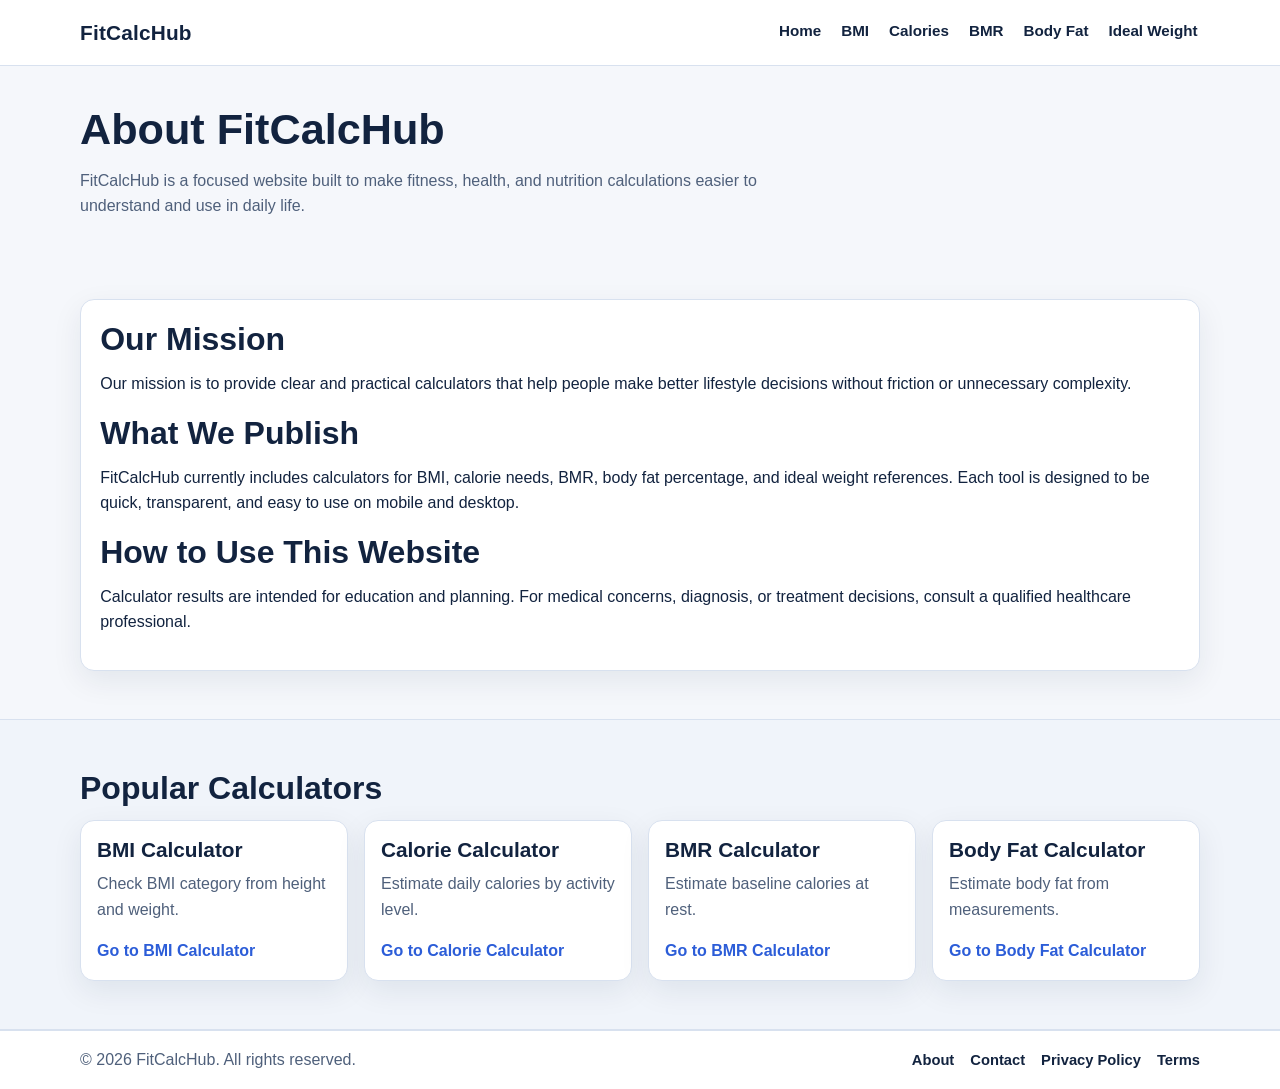
==== about.html @ 5df6f7a3 "Initial FitCalculatorHub website setup Made-with: Cursor" ====
<!doctype html>
<html lang="en">
<head>
  <meta charset="UTF-8">
  <meta name="viewport" content="width=device-width, initial-scale=1.0">
  <title>About FitCalcHub | Fitness Calculator Hub Mission</title>
  <meta name="description" content="Learn about FitCalcHub, our mission, and how we provide clean, practical fitness and nutrition calculators for everyday planning.">
  <meta name="robots" content="index, follow">
  <link rel="canonical" href="https://fitcalculatorhub.com/about.html">
  <meta property="og:title" content="About FitCalcHub">
  <meta property="og:description" content="Understand FitCalcHub's mission and approach to practical health calculators.">
  <meta property="og:type" content="website">
  <meta property="og:url" content="https://fitcalculatorhub.com/about.html">
  <link rel="manifest" href="manifest.json">
  <meta name="twitter:card" content="summary_large_image">
  <link rel="stylesheet" href="css/style.css">
</head>
<body class="page page--about">
  <header class="site-header" role="banner">
    <div class="container site-header__inner">
      <a class="site-logo" href="index.html" aria-label="FitCalcHub home">FitCalcHub</a>
      <button class="menu-toggle" type="button" aria-expanded="false" aria-controls="primary-nav">Menu</button>
      <nav id="primary-nav" class="main-nav nav-primary" aria-label="Primary navigation">
        <ul class="nav-primary__list">
          <li class="nav-primary__item"><a class="nav-primary__link" href="index.html">Home</a></li>
          <li class="nav-primary__item"><a class="nav-primary__link" href="bmi-calculator.html">BMI</a></li>
          <li class="nav-primary__item"><a class="nav-primary__link" href="calorie-calculator.html">Calories</a></li>
          <li class="nav-primary__item"><a class="nav-primary__link" href="bmr-calculator.html">BMR</a></li>
          <li class="nav-primary__item"><a class="nav-primary__link" href="body-fat-calculator.html">Body Fat</a></li>
          <li class="nav-primary__item"><a class="nav-primary__link" href="ideal-weight-calculator.html">Ideal Weight</a></li>
        </ul>
      </nav>
    </div>
  </header>

  <main class="main-content" id="main-content">
    <section class="page-hero" aria-labelledby="about-page-title">
      <div class="container">
        <h1 id="about-page-title">About FitCalcHub</h1>
        <p>FitCalcHub is a focused website built to make fitness, health, and nutrition calculations easier to understand and use in daily life.</p>
      </div>
    </section>

    <section class="section" aria-labelledby="about-mission-title">
      <div class="container">
        <article class="content-box">
          <h2 id="about-mission-title">Our Mission</h2>
          <p>Our mission is to provide clear and practical calculators that help people make better lifestyle decisions without friction or unnecessary complexity.</p>

          <h2>What We Publish</h2>
          <p>FitCalcHub currently includes calculators for BMI, calorie needs, BMR, body fat percentage, and ideal weight references. Each tool is designed to be quick, transparent, and easy to use on mobile and desktop.</p>

          <h2>How to Use This Website</h2>
          <p>Calculator results are intended for education and planning. For medical concerns, diagnosis, or treatment decisions, consult a qualified healthcare professional.</p>
        </article>
      </div>
    </section>

    <section class="section surface" aria-labelledby="about-links-title">
      <div class="container">
        <h2 id="about-links-title">Popular Calculators</h2>
        <div class="card-grid">
          <article class="card calculator-card">
            <h3 class="calculator-card__title">BMI Calculator</h3>
            <p class="calculator-card__text">Check BMI category from height and weight.</p>
            <a class="calculator-card__link" href="bmi-calculator.html">Go to BMI Calculator</a>
          </article>
          <article class="card calculator-card">
            <h3 class="calculator-card__title">Calorie Calculator</h3>
            <p class="calculator-card__text">Estimate daily calories by activity level.</p>
            <a class="calculator-card__link" href="calorie-calculator.html">Go to Calorie Calculator</a>
          </article>
          <article class="card calculator-card">
            <h3 class="calculator-card__title">BMR Calculator</h3>
            <p class="calculator-card__text">Estimate baseline calories at rest.</p>
            <a class="calculator-card__link" href="bmr-calculator.html">Go to BMR Calculator</a>
          </article>
          <article class="card calculator-card">
            <h3 class="calculator-card__title">Body Fat Calculator</h3>
            <p class="calculator-card__text">Estimate body fat from measurements.</p>
            <a class="calculator-card__link" href="body-fat-calculator.html">Go to Body Fat Calculator</a>
          </article>
        </div>
      </div>
    </section>
  </main>

  <footer class="site-footer" role="contentinfo">
    <div class="container site-footer__inner">
      <p class="site-footer__copy">&copy; 2026 FitCalcHub. All rights reserved.</p>
      <nav class="footer-nav" aria-label="Footer navigation">
        <ul class="footer-nav__list">
          <li class="footer-nav__item"><a class="footer-nav__link" href="about.html" aria-current="page">About</a></li>
          <li class="footer-nav__item"><a class="footer-nav__link" href="contact.html">Contact</a></li>
          <li class="footer-nav__item"><a class="footer-nav__link" href="privacy-policy.html">Privacy Policy</a></li>
          <li class="footer-nav__item"><a class="footer-nav__link" href="terms.html">Terms</a></li>
        </ul>
      </nav>
    </div>
  </footer>

  <script src="js/main.js"></script>
</body>
</html>
---- css/style.css ----
:root {
  --color-bg: #f5f7fb;
  --color-surface: #ffffff;
  --color-surface-soft: #f0f4fa;
  --color-text: #12233f;
  --color-muted: #4f607b;
  --color-border: #d8e1ef;
  --color-primary: #2c5dd8;
  --color-primary-strong: #224ab0;
  --color-success: #11753f;
  --color-danger: #b42318;
  --radius-sm: 10px;
  --radius-md: 14px;
  --radius-lg: 18px;
  --shadow-soft: 0 8px 24px rgba(18, 35, 63, 0.07);
  --shadow-card: 0 10px 30px rgba(18, 35, 63, 0.08);
  --space-2xs: 0.25rem;
  --space-xs: 0.5rem;
  --space-sm: 0.75rem;
  --space-md: 1rem;
  --space-lg: 1.5rem;
  --space-xl: 2.25rem;
  --space-2xl: 3rem;
  --space-3xl: 4rem;
  --container-max: 1120px;
}

*,
*::before,
*::after {
  box-sizing: border-box;
}

html {
  scroll-behavior: smooth;
}

body {
  margin: 0;
  font-family: Inter, -apple-system, BlinkMacSystemFont, "Segoe UI", Roboto, Arial, sans-serif;
  font-size: 16px;
  line-height: 1.6;
  color: var(--color-text);
  background: var(--color-bg);
  text-rendering: optimizeLegibility;
}

img,
svg {
  display: block;
  max-width: 100%;
}

a {
  color: var(--color-primary);
  text-decoration: none;
}

a:hover {
  text-decoration: underline;
}

h1,
h2,
h3,
h4 {
  margin: 0 0 var(--space-sm);
  line-height: 1.25;
  color: var(--color-text);
}

h1 {
  font-size: clamp(1.95rem, 3.9vw, 2.7rem);
}

h2 {
  font-size: clamp(1.45rem, 3vw, 2rem);
}

h3 {
  font-size: clamp(1.1rem, 2.2vw, 1.3rem);
}

p {
  margin: 0 0 var(--space-md);
}

ul {
  margin: 0;
  padding: 0;
}

.container {
  width: min(var(--container-max), 92%);
  margin-inline: auto;
}

.section {
  padding-block: var(--space-2xl);
}

.section-header {
  margin-bottom: var(--space-lg);
}

.section-intro {
  color: var(--color-muted);
  max-width: 760px;
}

.surface {
  background: var(--color-surface-soft);
  border-top: 1px solid var(--color-border);
  border-bottom: 1px solid var(--color-border);
}

.u-text-muted {
  color: var(--color-muted);
}

.u-shadow-soft {
  box-shadow: var(--shadow-soft);
}

.u-rounded-md {
  border-radius: var(--radius-md);
}

.site-header {
  position: sticky;
  top: 0;
  z-index: 40;
  background: var(--color-surface);
  border-bottom: 1px solid var(--color-border);
}

.site-header__inner {
  display: flex;
  align-items: center;
  justify-content: space-between;
  gap: var(--space-md);
  padding-block: 0.85rem;
}

.site-logo {
  font-size: 1.3rem;
  font-weight: 800;
  letter-spacing: 0.2px;
  color: var(--color-text);
}

.site-logo:hover {
  text-decoration: none;
}

.menu-toggle {
  display: none;
  border: 1px solid var(--color-border);
  background: var(--color-surface);
  color: var(--color-text);
  border-radius: var(--radius-sm);
  padding: 0.45rem 0.85rem;
  font: inherit;
  font-weight: 600;
  cursor: pointer;
}

.menu-toggle:hover {
  background: #f8fbff;
}

.nav-primary__list {
  list-style: none;
  display: flex;
  align-items: center;
  gap: 0.95rem;
  flex-wrap: wrap;
}

.nav-primary__link {
  display: inline-block;
  color: var(--color-text);
  font-weight: 600;
  font-size: 0.95rem;
  padding: 0.35rem 0.15rem;
  border-bottom: 2px solid transparent;
}

.nav-primary__link[aria-current="page"] {
  border-bottom-color: var(--color-primary);
  color: var(--color-primary-strong);
}

.nav-primary__link:hover {
  text-decoration: none;
  color: var(--color-primary-strong);
}

.hero {
  padding-block: var(--space-3xl) var(--space-2xl);
}

.home-hero__inner {
  max-width: 860px;
}

.home-hero__eyebrow {
  margin: 0 0 var(--space-xs);
  font-size: 0.82rem;
  font-weight: 700;
  text-transform: uppercase;
  letter-spacing: 0.08em;
  color: var(--color-primary-strong);
}

.home-hero__title {
  margin-bottom: var(--space-sm);
}

.home-hero__lead {
  color: var(--color-muted);
  max-width: 760px;
  margin-bottom: 0;
}

.home-hero__actions {
  margin-top: var(--space-lg);
  display: flex;
  gap: var(--space-sm);
  flex-wrap: wrap;
}

.btn {
  display: inline-flex;
  align-items: center;
  justify-content: center;
  min-height: 44px;
  padding: 0.68rem 1.05rem;
  border-radius: var(--radius-sm);
  border: 1px solid transparent;
  font-weight: 700;
  font-size: 0.95rem;
  text-decoration: none;
  transition: background-color 0.2s ease, color 0.2s ease, border-color 0.2s ease;
}

.btn:hover {
  text-decoration: none;
}

.btn-primary {
  color: #fff;
  background: var(--color-primary);
  border-color: var(--color-primary);
}

.btn-primary:hover {
  background: var(--color-primary-strong);
  border-color: var(--color-primary-strong);
}

.btn-secondary {
  color: var(--color-text);
  background: var(--color-surface);
  border-color: var(--color-border);
}

.btn-secondary:hover {
  background: #f8fbff;
}

.calculator-hub__grid,
.card-grid {
  display: grid;
  grid-template-columns: repeat(auto-fit, minmax(220px, 1fr));
  gap: var(--space-md);
}

.calculator-card,
.card {
  background: var(--color-surface);
  border: 1px solid var(--color-border);
  border-radius: var(--radius-md);
  box-shadow: var(--shadow-card);
  padding: var(--space-md);
}

.calculator-card__title {
  margin-bottom: var(--space-xs);
}

.calculator-card__text {
  color: var(--color-muted);
  margin-bottom: var(--space-md);
}

.calculator-card__link {
  font-weight: 700;
}

.home-info__inner {
  display: grid;
  gap: var(--space-lg);
}

.feature-list,
.home-info__list {
  list-style: none;
  display: grid;
  gap: var(--space-sm);
}

.home-info__item {
  position: relative;
  padding-left: 1.15rem;
}

.home-info__item::before {
  content: "";
  position: absolute;
  left: 0;
  top: 0.65rem;
  width: 0.46rem;
  height: 0.46rem;
  border-radius: 50%;
  background: #9db2d8;
}

.ad-slot {
  border: 1px dashed #9fb0ca;
  border-radius: var(--radius-md);
  min-height: 120px;
  display: grid;
  place-items: center;
  text-align: center;
  background: #f7faff;
  color: var(--color-muted);
}

.site-footer {
  background: var(--color-surface);
  border-top: 1px solid var(--color-border);
}

.site-footer__inner {
  padding-block: 1rem;
  display: flex;
  justify-content: space-between;
  align-items: center;
  gap: var(--space-md);
  flex-wrap: wrap;
}

.site-footer__copy {
  margin: 0;
  color: var(--color-muted);
}

.footer-nav__list {
  list-style: none;
  display: flex;
  align-items: center;
  gap: var(--space-md);
  flex-wrap: wrap;
}

.footer-nav__link {
  color: var(--color-text);
  font-weight: 600;
  font-size: 0.92rem;
}

.page-hero {
  padding: var(--space-xl) 0 var(--space-md);
}

.page-hero p {
  max-width: 760px;
  color: var(--color-muted);
}

.calculator-box,
.content-box {
  background: var(--color-surface);
  border: 1px solid var(--color-border);
  border-radius: var(--radius-md);
  box-shadow: var(--shadow-card);
  padding: 1.2rem;
}

.form-grid {
  display: grid;
  grid-template-columns: repeat(auto-fit, minmax(220px, 1fr));
  gap: var(--space-md);
}

label {
  display: block;
  margin-bottom: var(--space-xs);
  font-weight: 600;
}

input,
select,
textarea {
  width: 100%;
  border: 1px solid #b9c8df;
  border-radius: var(--radius-sm);
  background: #fff;
  color: var(--color-text);
  padding: 0.62rem 0.72rem;
  font: inherit;
}

input:focus,
select:focus,
textarea:focus {
  outline: 2px solid rgba(44, 93, 216, 0.18);
  border-color: var(--color-primary);
}

textarea {
  min-height: 130px;
  resize: vertical;
}

.result {
  margin-top: var(--space-md);
  padding: 0.85rem;
  border: 1px solid var(--color-border);
  border-radius: var(--radius-sm);
  background: #f8fbff;
}

.result strong {
  font-size: 1.08rem;
}

.status-ok {
  color: var(--color-success);
}

.status-error {
  color: var(--color-danger);
}

@media (max-width: 1024px) {
  .hero {
    padding-block: var(--space-2xl) var(--space-xl);
  }
}

@media (max-width: 840px) {
  .menu-toggle {
    display: inline-flex;
  }

  .main-nav {
    display: none;
    width: 100%;
  }

  .main-nav.is-open {
    display: block;
  }

  .site-header__inner {
    flex-wrap: wrap;
  }

  .nav-primary__list {
    width: 100%;
    flex-direction: column;
    align-items: flex-start;
    gap: 0.6rem;
    border-top: 1px solid var(--color-border);
    padding-top: var(--space-sm);
  }

  .nav-primary__link {
    width: 100%;
    padding: 0.4rem 0;
    border-bottom: none;
  }

  .section {
    padding-block: var(--space-xl);
  }
}

@media (max-width: 640px) {
  body {
    font-size: 15.5px;
  }

  .container {
    width: min(var(--container-max), 94%);
  }

  .home-hero__actions {
    flex-direction: column;
    align-items: stretch;
  }

  .btn {
    width: 100%;
  }

  .site-footer__inner {
    align-items: flex-start;
  }
}
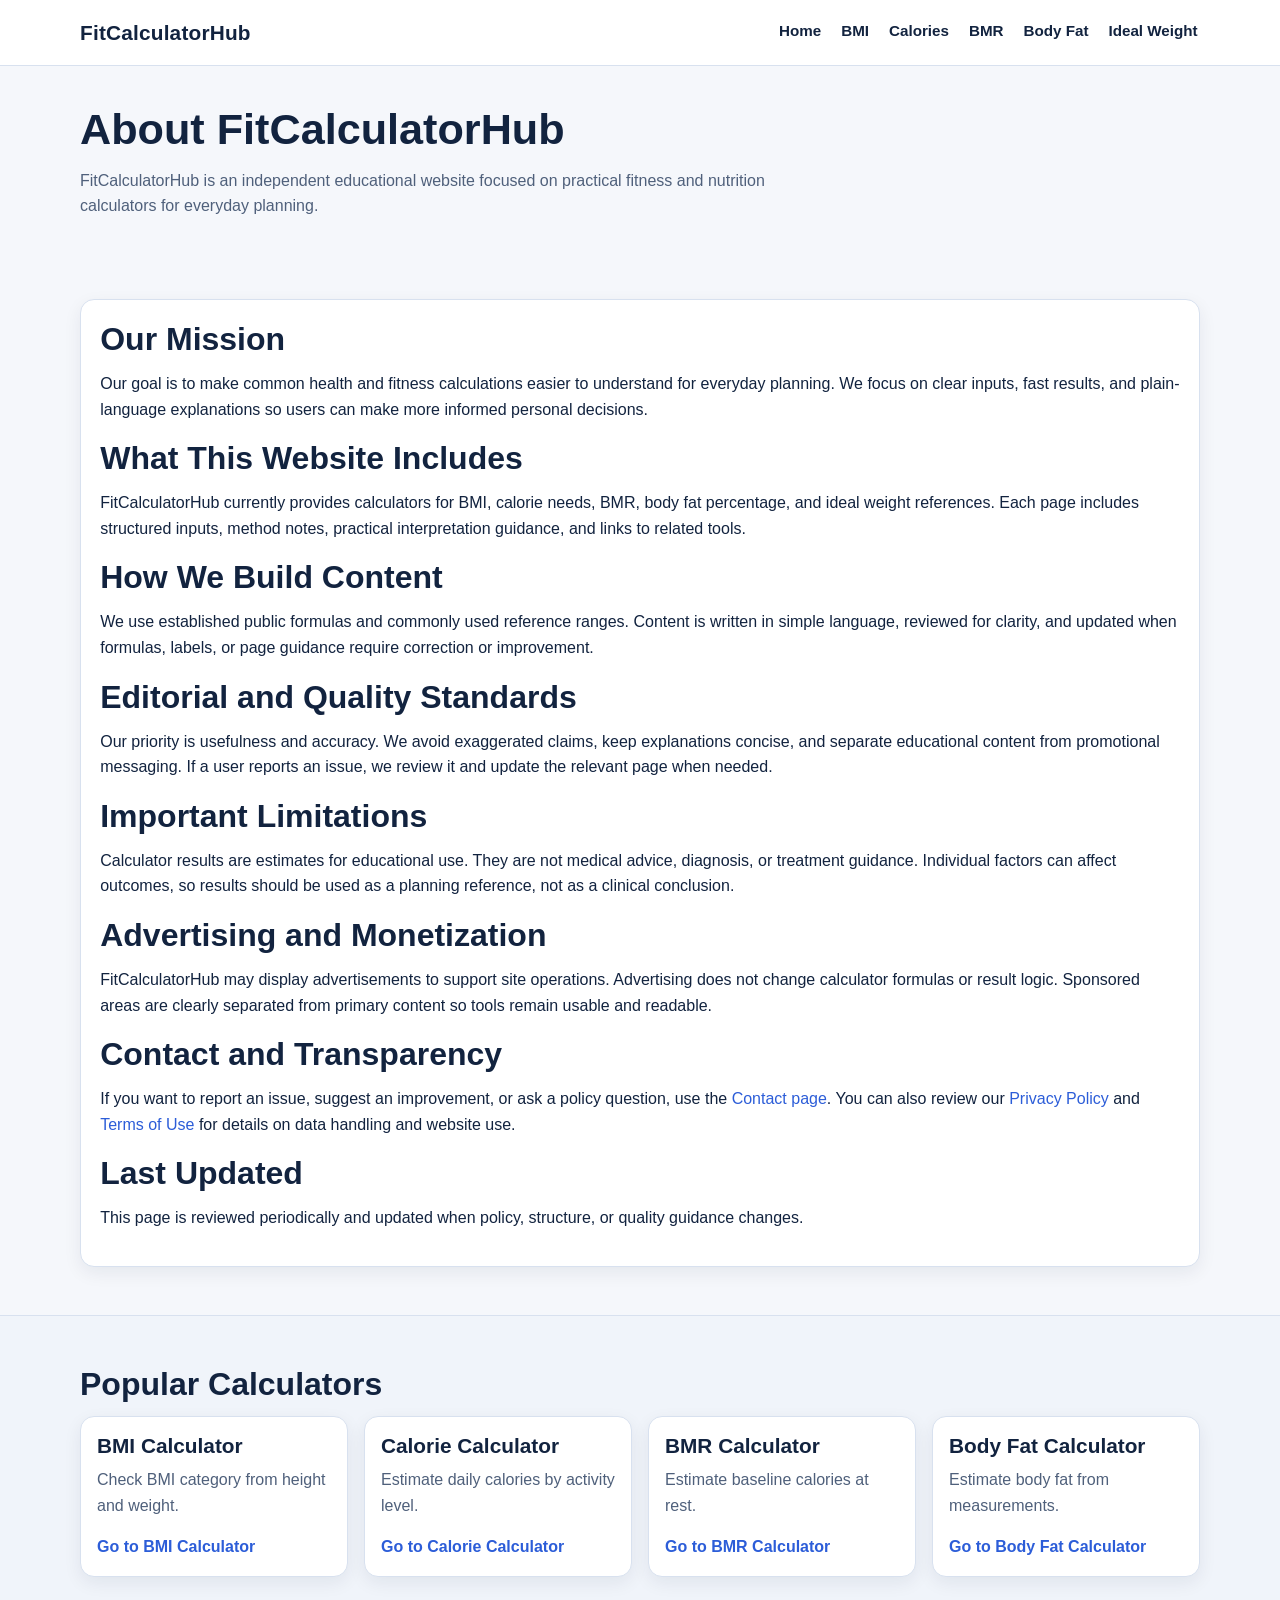
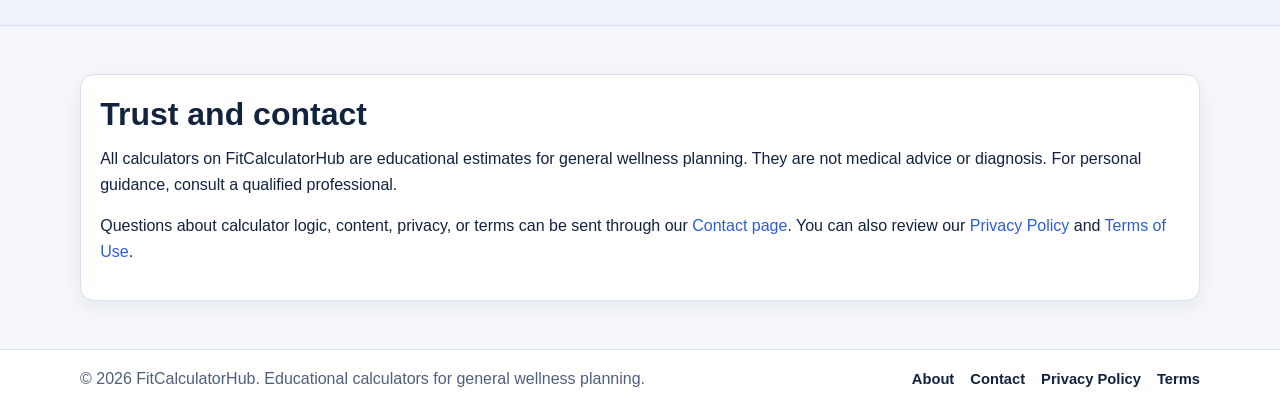
==== commit b7308812: "Finalize AdSense readiness and trust updates across site. Unify brand naming, strengthen legal and t" ====
--- a/about.html
+++ b/about.html
@@ -1,24 +1,41 @@
 <!doctype html>
 <html lang="en">
 <head>
+  <!-- Performance hints (mobile/LCP) -->
+  <link rel="preconnect" href="https://www.googletagmanager.com" crossorigin>
+  <link rel="preconnect" href="https://pagead2.googlesyndication.com" crossorigin>
+  <link rel="preconnect" href="https://www.google-analytics.com" crossorigin>
+  <link rel="preconnect" href="https://googleads.g.doubleclick.net" crossorigin>
+  <!-- Google Tag Manager -->
+  <script>(function(w,d,s,l,i){w[l]=w[l]||[];w[l].push({'gtm.start':
+  new Date().getTime(),event:'gtm.js'});var f=d.getElementsByTagName(s)[0],
+  j=d.createElement(s),dl=l!='dataLayer'?'&l='+l:'';j.async=true;j.src=
+  'https://www.googletagmanager.com/gtm.js?id='+i+dl;f.parentNode.insertBefore(j,f);
+  })(window,document,'script','dataLayer','GTM-KGV9C5C3');</script>
+  <!-- End Google Tag Manager -->
   <meta charset="UTF-8">
   <meta name="viewport" content="width=device-width, initial-scale=1.0">
-  <title>About FitCalcHub | Fitness Calculator Hub Mission</title>
-  <meta name="description" content="Learn about FitCalcHub, our mission, and how we provide clean, practical fitness and nutrition calculators for everyday planning.">
+  <title>About FitCalculatorHub | Mission and Editorial Approach</title>
+  <meta name="description" content="Learn how FitCalculatorHub builds practical fitness and nutrition calculators, our content standards, and how to contact us for support or corrections.">
   <meta name="robots" content="index, follow">
   <link rel="canonical" href="https://fitcalculatorhub.com/about.html">
-  <meta property="og:title" content="About FitCalcHub">
-  <meta property="og:description" content="Understand FitCalcHub's mission and approach to practical health calculators.">
+  <meta property="og:title" content="About FitCalculatorHub">
+  <meta property="og:description" content="Understand FitCalculatorHub's mission, calculator standards, and transparency approach.">
   <meta property="og:type" content="website">
   <meta property="og:url" content="https://fitcalculatorhub.com/about.html">
   <link rel="manifest" href="manifest.json">
   <meta name="twitter:card" content="summary_large_image">
+  <script async src="https://pagead2.googlesyndication.com/pagead/js/adsbygoogle.js?client=ca-pub-7502486843743422" crossorigin="anonymous"></script>
   <link rel="stylesheet" href="css/style.css">
 </head>
 <body class="page page--about">
+  <!-- Google Tag Manager (noscript) -->
+  <noscript><iframe src="https://www.googletagmanager.com/ns.html?id=GTM-KGV9C5C3"
+  height="0" width="0" style="display:none;visibility:hidden"></iframe></noscript>
+  <!-- End Google Tag Manager (noscript) -->
   <header class="site-header" role="banner">
     <div class="container site-header__inner">
-      <a class="site-logo" href="index.html" aria-label="FitCalcHub home">FitCalcHub</a>
+      <a class="site-logo" href="index.html" aria-label="FitCalculatorHub home">FitCalculatorHub</a>
       <button class="menu-toggle" type="button" aria-expanded="false" aria-controls="primary-nav">Menu</button>
       <nav id="primary-nav" class="main-nav nav-primary" aria-label="Primary navigation">
         <ul class="nav-primary__list">
@@ -36,8 +53,8 @@
   <main class="main-content" id="main-content">
     <section class="page-hero" aria-labelledby="about-page-title">
       <div class="container">
-        <h1 id="about-page-title">About FitCalcHub</h1>
-        <p>FitCalcHub is a focused website built to make fitness, health, and nutrition calculations easier to understand and use in daily life.</p>
+        <h1 id="about-page-title">About FitCalculatorHub</h1>
+        <p>FitCalculatorHub is an independent educational website focused on practical fitness and nutrition calculators for everyday planning.</p>
       </div>
     </section>
 
@@ -45,13 +62,28 @@
       <div class="container">
         <article class="content-box">
           <h2 id="about-mission-title">Our Mission</h2>
-          <p>Our mission is to provide clear and practical calculators that help people make better lifestyle decisions without friction or unnecessary complexity.</p>
+          <p>Our goal is to make common health and fitness calculations easier to understand for everyday planning. We focus on clear inputs, fast results, and plain-language explanations so users can make more informed personal decisions.</p>
 
-          <h2>What We Publish</h2>
-          <p>FitCalcHub currently includes calculators for BMI, calorie needs, BMR, body fat percentage, and ideal weight references. Each tool is designed to be quick, transparent, and easy to use on mobile and desktop.</p>
+          <h2>What This Website Includes</h2>
+          <p>FitCalculatorHub currently provides calculators for BMI, calorie needs, BMR, body fat percentage, and ideal weight references. Each page includes structured inputs, method notes, practical interpretation guidance, and links to related tools.</p>
 
-          <h2>How to Use This Website</h2>
-          <p>Calculator results are intended for education and planning. For medical concerns, diagnosis, or treatment decisions, consult a qualified healthcare professional.</p>
+          <h2>How We Build Content</h2>
+          <p>We use established public formulas and commonly used reference ranges. Content is written in simple language, reviewed for clarity, and updated when formulas, labels, or page guidance require correction or improvement.</p>
+
+          <h2>Editorial and Quality Standards</h2>
+          <p>Our priority is usefulness and accuracy. We avoid exaggerated claims, keep explanations concise, and separate educational content from promotional messaging. If a user reports an issue, we review it and update the relevant page when needed.</p>
+
+          <h2>Important Limitations</h2>
+          <p>Calculator results are estimates for educational use. They are not medical advice, diagnosis, or treatment guidance. Individual factors can affect outcomes, so results should be used as a planning reference, not as a clinical conclusion.</p>
+
+          <h2>Advertising and Monetization</h2>
+          <p>FitCalculatorHub may display advertisements to support site operations. Advertising does not change calculator formulas or result logic. Sponsored areas are clearly separated from primary content so tools remain usable and readable.</p>
+
+          <h2>Contact and Transparency</h2>
+          <p>If you want to report an issue, suggest an improvement, or ask a policy question, use the <a href="contact.html">Contact page</a>. You can also review our <a href="privacy-policy.html">Privacy Policy</a> and <a href="terms.html">Terms of Use</a> for details on data handling and website use.</p>
+
+          <h2>Last Updated</h2>
+          <p>This page is reviewed periodically and updated when policy, structure, or quality guidance changes.</p>
         </article>
       </div>
     </section>
@@ -83,11 +115,21 @@
         </div>
       </div>
     </section>
+    <section class="section" aria-labelledby="trust-contact-title">
+      <div class="container">
+        <article class="content-box">
+          <h2 id="trust-contact-title">Trust and contact</h2>
+          <p>All calculators on FitCalculatorHub are educational estimates for general wellness planning. They are not medical advice or diagnosis. For personal guidance, consult a qualified professional.</p>
+          <p>Questions about calculator logic, content, privacy, or terms can be sent through our <a href="contact.html">Contact page</a>. You can also review our <a href="privacy-policy.html">Privacy Policy</a> and <a href="terms.html">Terms of Use</a>.</p>
+        </article>
+      </div>
+    </section>
+
   </main>
 
   <footer class="site-footer" role="contentinfo">
     <div class="container site-footer__inner">
-      <p class="site-footer__copy">&copy; 2026 FitCalcHub. All rights reserved.</p>
+      <p class="site-footer__copy">&copy; 2026 FitCalculatorHub. Educational calculators for general wellness planning.</p>
       <nav class="footer-nav" aria-label="Footer navigation">
         <ul class="footer-nav__list">
           <li class="footer-nav__item"><a class="footer-nav__link" href="about.html" aria-current="page">About</a></li>
--- a/css/style.css
+++ b/css/style.css
@@ -11,10 +11,7 @@
   --color-danger: #b42318;
   --radius-sm: 10px;
   --radius-md: 14px;
-  --radius-lg: 18px;
-  --shadow-soft: 0 8px 24px rgba(18, 35, 63, 0.07);
-  --shadow-card: 0 10px 30px rgba(18, 35, 63, 0.08);
-  --space-2xs: 0.25rem;
+  --shadow-card: 0 6px 18px rgba(18, 35, 63, 0.07);
   --space-xs: 0.5rem;
   --space-sm: 0.75rem;
   --space-md: 1rem;
@@ -42,11 +39,9 @@
   line-height: 1.6;
   color: var(--color-text);
   background: var(--color-bg);
-  text-rendering: optimizeLegibility;
-}
-
-img,
-svg {
+}
+
+img {
   display: block;
   max-width: 100%;
 }
@@ -62,24 +57,15 @@
 
 h1,
 h2,
-h3,
-h4 {
+h3 {
   margin: 0 0 var(--space-sm);
   line-height: 1.25;
   color: var(--color-text);
 }
 
-h1 {
-  font-size: clamp(1.95rem, 3.9vw, 2.7rem);
-}
-
-h2 {
-  font-size: clamp(1.45rem, 3vw, 2rem);
-}
-
-h3 {
-  font-size: clamp(1.1rem, 2.2vw, 1.3rem);
-}
+h1 { font-size: clamp(1.95rem, 3.9vw, 2.7rem); }
+h2 { font-size: clamp(1.45rem, 3vw, 2rem); }
+h3 { font-size: clamp(1.1rem, 2.2vw, 1.3rem); }
 
 p {
   margin: 0 0 var(--space-md);
@@ -116,14 +102,6 @@
 
 .u-text-muted {
   color: var(--color-muted);
-}
-
-.u-shadow-soft {
-  box-shadow: var(--shadow-soft);
-}
-
-.u-rounded-md {
-  border-radius: var(--radius-md);
 }
 
 .site-header {
@@ -241,7 +219,7 @@
   font-weight: 700;
   font-size: 0.95rem;
   text-decoration: none;
-  transition: background-color 0.2s ease, color 0.2s ease, border-color 0.2s ease;
+  transition: background-color 0.18s ease, border-color 0.18s ease;
 }
 
 .btn:hover {
@@ -269,14 +247,12 @@
   background: #f8fbff;
 }
 
-.calculator-hub__grid,
 .card-grid {
   display: grid;
   grid-template-columns: repeat(auto-fit, minmax(220px, 1fr));
   gap: var(--space-md);
 }
 
-.calculator-card,
 .card {
   background: var(--color-surface);
   border: 1px solid var(--color-border);
@@ -329,12 +305,13 @@
 .ad-slot {
   border: 1px dashed #9fb0ca;
   border-radius: var(--radius-md);
-  min-height: 120px;
+  min-height: 320px;
   display: grid;
   place-items: center;
   text-align: center;
   background: #f7faff;
   color: var(--color-muted);
+  overflow: hidden;
 }
 
 .site-footer {
@@ -436,19 +413,8 @@
   font-size: 1.08rem;
 }
 
-.status-ok {
-  color: var(--color-success);
-}
-
-.status-error {
-  color: var(--color-danger);
-}
-
-@media (max-width: 1024px) {
-  .hero {
-    padding-block: var(--space-2xl) var(--space-xl);
-  }
-}
+.status-ok { color: var(--color-success); }
+.status-error { color: var(--color-danger); }
 
 @media (max-width: 840px) {
   .menu-toggle {
@@ -486,6 +452,10 @@
   .section {
     padding-block: var(--space-xl);
   }
+
+  .hero {
+    padding-block: var(--space-2xl) var(--space-xl);
+  }
 }
 
 @media (max-width: 640px) {
@@ -509,4 +479,8 @@
   .site-footer__inner {
     align-items: flex-start;
   }
-}
+
+  .ad-slot {
+    min-height: 220px;
+  }
+}
